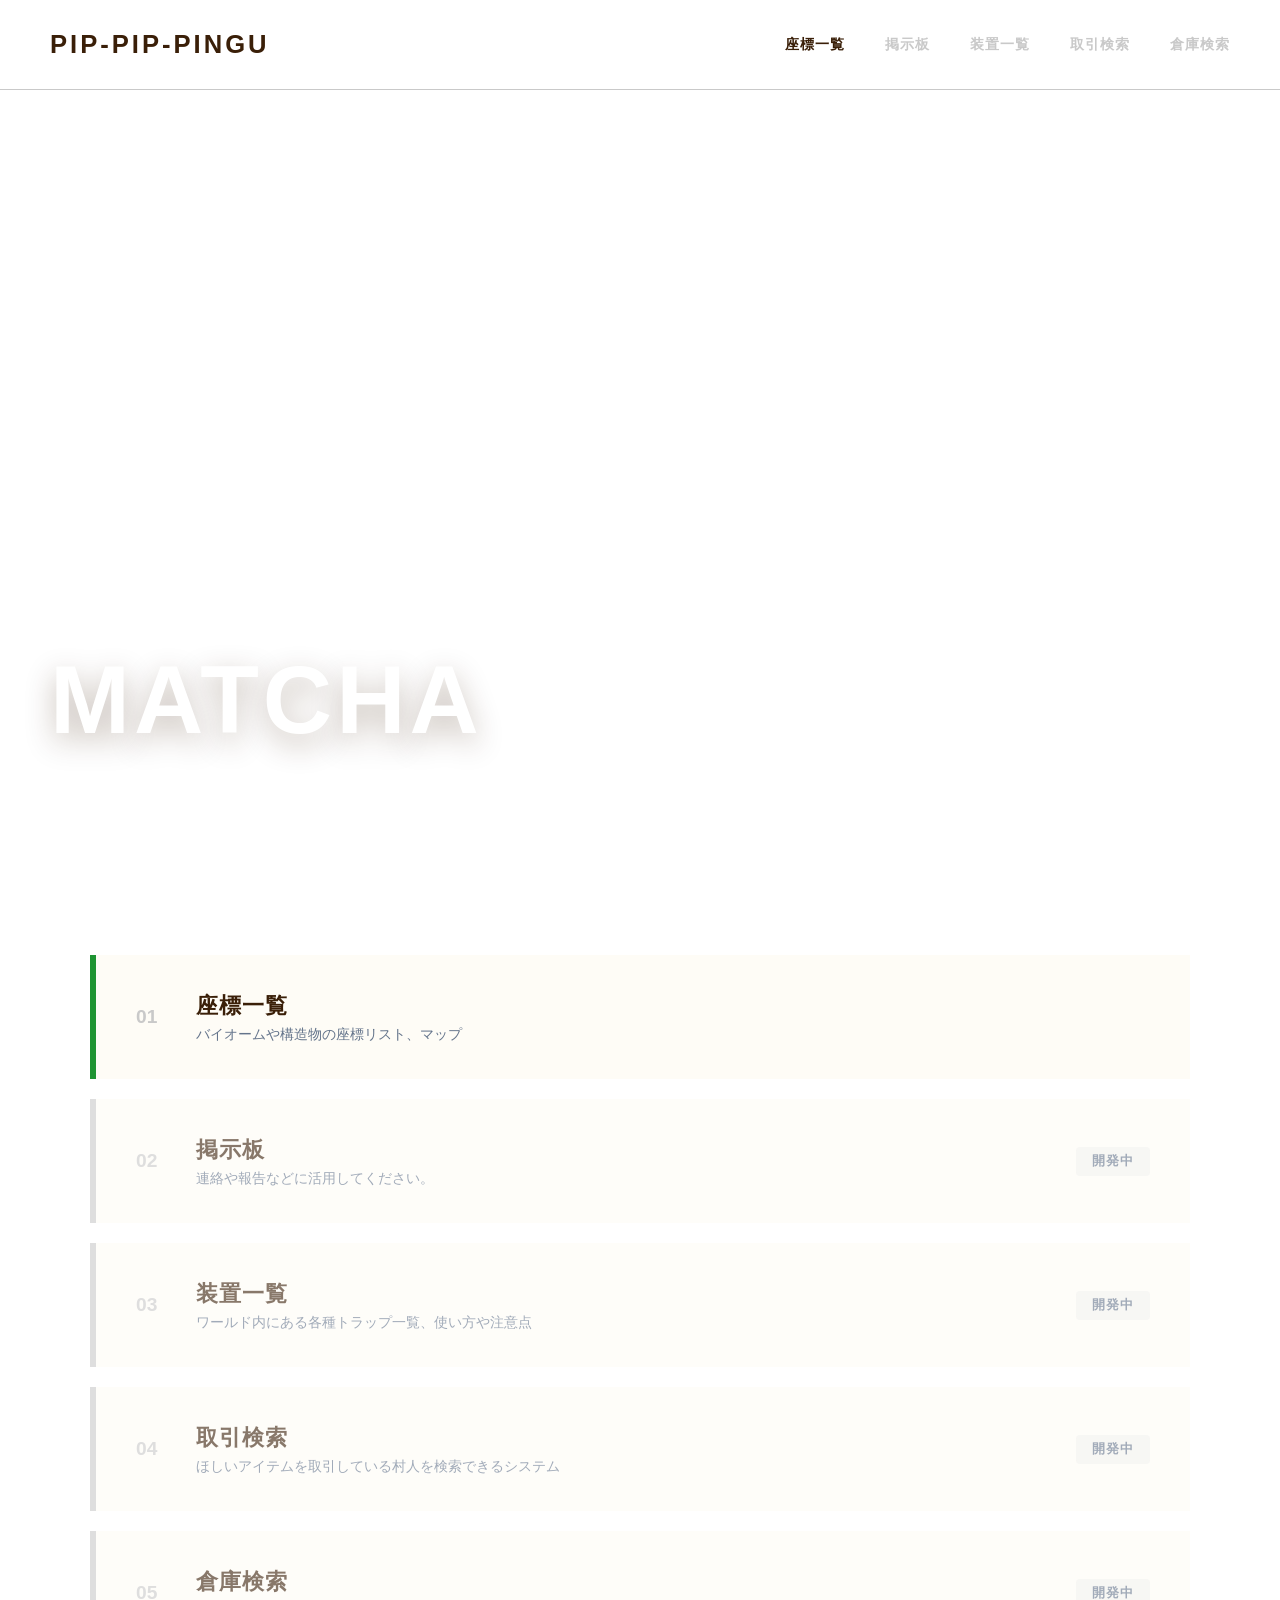
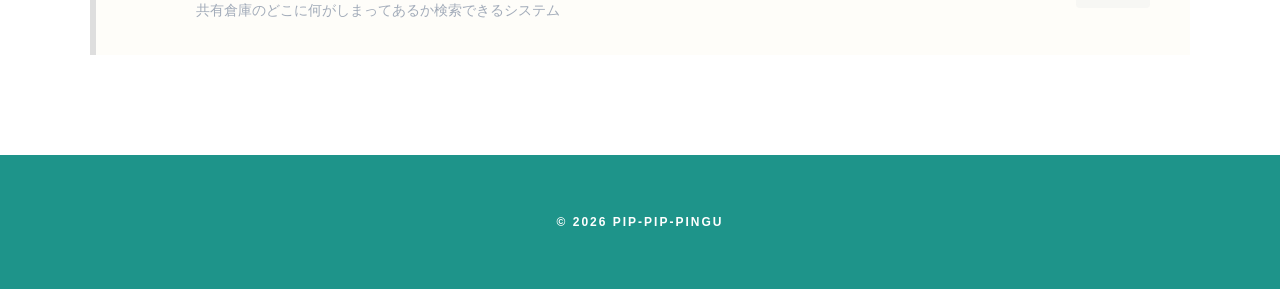
==== index.html @ af901474 "first commit" ====
<!DOCTYPE html>
<html lang="ja">
<head>
    <meta charset="UTF-8">
    <meta name="viewport" content="width=device-width, initial-scale=1.0">
    <title>PIP-PIP-PINGU</title>
    <link rel="stylesheet" href="style.css">
</head>
<body>
    <nav>
        <div class="logo"><a href="index.html">PIP-PIP-PINGU</a></div>
        <ul>
            <li><a href="/map/">座標一覧</a></li>
            <li><a href="/bbs/" class="nav-disabled">掲示板</a></li>
            <li><a href="/farm/" class="nav-disabled">装置一覧</a></li>
            <li><a href="/trade/" class="nav-disabled">取引検索</a></li>
            <li><a href="/storage/" class="nav-disabled">倉庫検索</a></li>
        </ul>
    </nav>
    <div class="hero-section">
        <div class="slider-wrap">
            <div class="slide-img img1"></div>
            <div class="slide-img img2"></div>
            <div class="slide-img img3"></div>
        </div>
        <div class="hero-text">
            <h1>MATCHA</h1>
        </div>
    </div>
    <div class="main-container">
        <a href="/map/" class="link-row">
            <div class="row-num">01</div>
            <div class="row-content">
                <h2>座標一覧</h2>
                <p>バイオームや構造物の座標リスト、マップ</p>
            </div>
        </a>
        <div class="link-row dev-row">
            <div class="row-num">02</div>
            <div class="row-content">
                <h2>掲示板</h2>
                <p>連絡や報告などに活用してください。</p>
            </div>
            <div class="row-status status-dev">開発中</div>
        </div>
        <div class="link-row dev-row">
            <div class="row-num">03</div>
            <div class="row-content">
                <h2>装置一覧</h2>
                <p>ワールド内にある各種トラップ一覧、使い方や注意点</p>
            </div>
            <div class="row-status status-dev">開発中</div>
        </div>
        <div class="link-row dev-row">
            <div class="row-num">04</div>
            <div class="row-content">
                <h2>取引検索</h2>
                <p>ほしいアイテムを取引している村人を検索できるシステム</p>
            </div>
            <div class="row-status status-dev">開発中</div>
        </div>
        <div class="link-row dev-row">
            <div class="row-num">05</div>
            <div class="row-content">
                <h2>倉庫検索</h2>
                <p>共有倉庫のどこに何がしまってあるか検索できるシステム</p>
            </div>
            <div class="row-status status-dev">開発中</div>
        </div>
    </div>
    <footer>
        <div class="footer-content">
            <p>&copy; 2026 PIP-PIP-PINGU</p>
        </div>
    </footer>
    <script src="script.js"></script>
</body>
</html>
---- style.css ----
:root { --bg-main: #FFFFFF; --bg-card-section: #FEFCF6; --text-main: #3A1F08; --text-muted: #64748b; --sub-title: #1E9432; --bg-footer: #1E948A; --border-nav: #C9C9C9; --accent: #F07714; }
* { margin: 0; padding: 0; box-sizing: border-box; font-family: 'Helvetica Neue', Arial, 'Hiragino Kaku Gothic ProN', sans-serif; }
body { background-color: var(--bg-main); color: var(--text-main); -webkit-font-smoothing: antialiased; }
nav { background: #FFFFFF; padding: 30px 50px; display: flex; justify-content: space-between; align-items: center; position: absolute; width: 100%; top: 0; left: 0; z-index: 100; border-bottom: 1px solid var(--border-nav); }
nav .logo { font-size: 1.6rem; font-weight: 900; color: var(--text-main); letter-spacing: 3px; }
nav .logo a { color: inherit; text-decoration: none; display: inline-block; }
nav ul { display: flex; list-style: none; gap: 40px; }
nav ul a { color: var(--text-main); text-decoration: none; font-size: 0.9rem; font-weight: bold; letter-spacing: 1px; transition: color 0.3s; }
nav ul a:hover { color: var(--accent); }
nav ul a.nav-disabled { color: var(--border-nav); pointer-events: none; }
.hero-section { position: relative; height: 95vh; overflow: hidden; display: flex; align-items: flex-end; padding: 0 50px 100px 50px; }
.slider-wrap { position: absolute; top: 0; left: 0; width: 100%; height: 100%; z-index: 1; }
.hero-text { position: relative; z-index: 2; }
.hero-text h1 { font-size: 6rem; font-weight: 900; color: #ffffff; text-shadow: 0 10px 30px rgba(58,31,8,0.3); letter-spacing: 4px; }
.slide-img { position: absolute; width: 100%; height: 100%; background-size: cover; background-position: center; background-repeat: no-repeat; opacity: 0; animation: sliderAnime 12s infinite; }
.img1 { background-image: linear-gradient(to bottom, rgba(255,255,255,0) 60%, var(--bg-main) 100%), url('images/pingu-base1.jpg'); animation-delay: 0s; }
.img2 { background-image: linear-gradient(to bottom, rgba(255,255,255,0) 60%, var(--bg-main) 100%), url('images/pingu-base2.jpg'); animation-delay: 4s; }
.img3 { background-image: linear-gradient(to bottom, rgba(255,255,255,0) 60%, var(--bg-main) 100%), url('images/pingu-base3.jpg'); animation-delay: 8s; }
@keyframes sliderAnime { 0% { opacity: 0; } 8% { opacity: 1; } 33% { opacity: 1; } 41% { opacity: 0; } 100% { opacity: 0; } }
.main-container { max-width: 1200px; margin: 0 auto; padding: 100px 50px; display: flex; flex-direction: column; gap: 20px; }
.link-row { display: flex; align-items: center; padding: 35px 40px; background-color: var(--bg-card-section); border-left: 6px solid var(--sub-title); text-decoration: none; color: var(--text-main); }
.link-row:hover { border-left-color: var(--accent); }
.dev-row { border-left-color: var(--border-nav); opacity: 0.6; cursor: not-allowed; }
.dev-row:hover { border-left-color: var(--border-nav); }
.row-num { font-size: 1.2rem; font-weight: 900; width: 60px; color: var(--border-nav); }
.row-content { flex: 1; }
.row-content h2 { font-size: 1.4rem; font-weight: 800; letter-spacing: 1px; margin-bottom: 5px; }
.row-content p { font-size: 0.85rem; color: var(--text-muted); }
.row-status { font-size: 0.8rem; font-weight: 900; letter-spacing: 1px; padding: 6px 16px; border-radius: 4px; }
.status-dev { background-color: rgba(201,201,201,0.2); color: var(--text-muted); }
footer { text-align: center; padding: 60px; background: var(--bg-footer); }
.footer-content p { font-size: 0.75rem; color: #ffffff; font-weight: bold; letter-spacing: 2px; }
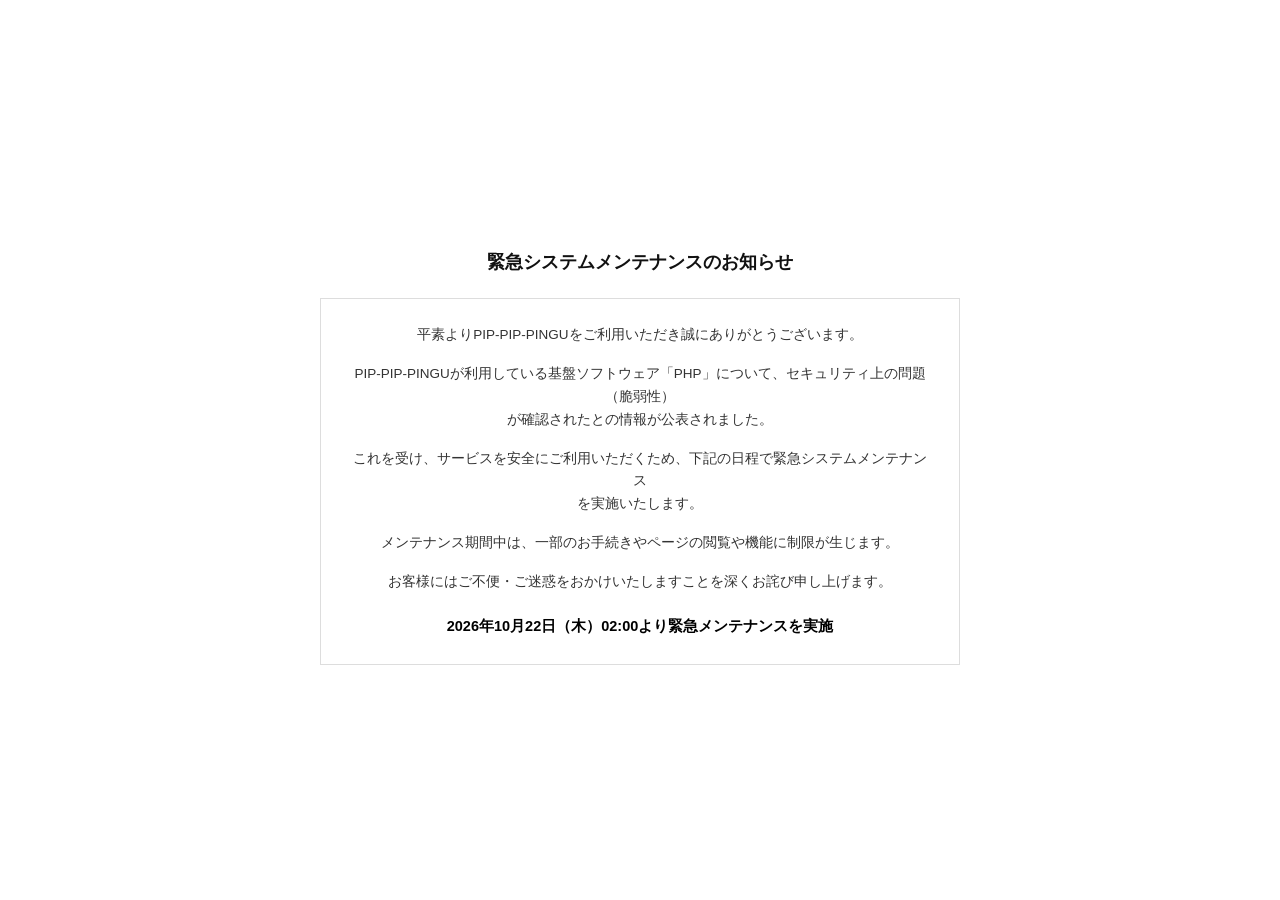
==== commit ce4ca74a: "Create index.html" ====
--- a/index.html
+++ b/index.html
@@ -3,76 +3,91 @@
 <head>
     <meta charset="UTF-8">
     <meta name="viewport" content="width=device-width, initial-scale=1.0">
-    <title>PIP-PIP-PINGU</title>
-    <link rel="stylesheet" href="style.css">
+    <title>緊急システムメンテナンスのお知らせ | PIP-PIP-PINGU</title>
+    <style>
+        html, body {
+            height: 100%; /* 画面全体の高さを100%にする */
+            margin: 0;
+            padding: 0;
+            background-color: #ffffff;
+        }
+
+        body {
+            font-family: "Helvetica Neue", Arial, "Hiragino Kaku Gothic ProN", "Hiragino Sans", Meiryo, sans-serif;
+            color: #333333;
+            line-height: 1.7;
+            
+            /* 画面の上下左右の真ん中に要素を配置する設定 */
+            display: flex;
+            justify-content: center; /* 左右の中央揃え */
+            align-items: center;     /* 上下の中央揃え */
+        }
+
+        .container {
+            max-width: 680px;
+            width: 100%;
+            padding: 20px; /* スマホなどの画面端の余白 */
+            box-sizing: border-box;
+        }
+
+        h1 {
+            font-size: 18px;
+            font-weight: bold;
+            text-align: center;
+            margin-bottom: 20px;
+            color: #111111;
+        }
+
+        .notice-box {
+            border: 1px solid #dddddd;
+            padding: 25px 30px;
+            background-color: #ffffff;
+            text-align: center;
+        }
+
+        p {
+            margin: 0 0 16px 0;
+            font-size: 13.5px;
+            word-wrap: break-word;
+            text-align: center;
+        }
+
+        p:last-child {
+            margin-bottom: 0;
+        }
+
+        .highlight-text {
+            font-weight: bold;
+            font-size: 14.5px;
+            margin-top: 20px;
+            color: #000000;
+        }
+    </style>
 </head>
 <body>
-    <nav>
-        <div class="logo"><a href="index.html">PIP-PIP-PINGU</a></div>
-        <ul>
-            <li><a href="/map/">座標一覧</a></li>
-            <li><a href="/bbs/" class="nav-disabled">掲示板</a></li>
-            <li><a href="/farm/" class="nav-disabled">装置一覧</a></li>
-            <li><a href="/trade/" class="nav-disabled">取引検索</a></li>
-            <li><a href="/storage/" class="nav-disabled">倉庫検索</a></li>
-        </ul>
-    </nav>
-    <div class="hero-section">
-        <div class="slider-wrap">
-            <div class="slide-img img1"></div>
-            <div class="slide-img img2"></div>
-            <div class="slide-img img3"></div>
-        </div>
-        <div class="hero-text">
-            <h1>MATCHA</h1>
+
+    <div class="container">
+        <!-- タイトル -->
+        <h1>緊急システムメンテナンスのお知らせ</h1>
+
+        <!-- 案内枠 -->
+        <div class="notice-box">
+            <p>平素よりPIP-PIP-PINGUをご利用いただき誠にありがとうございます。</p>
+            
+            <p>PIP-PIP-PINGUが利用している基盤ソフトウェア「PHP」について、セキュリティ上の問題（脆弱性）<br>
+            が確認されたとの情報が公表されました。</p>
+            
+            <p>これを受け、サービスを安全にご利用いただくため、下記の日程で緊急システムメンテナンス<br>
+            を実施いたします。</p>
+            
+            <p>メンテナンス期間中は、一部のお手続きやページの閲覧や機能に制限が生じます。</p>
+            
+            <p>お客様にはご不便・ご迷惑をおかけいたしますことを深くお詫び申し上げます。</p>
+            
+            <!-- 日時強調部分 -->
+            <p class="highlight-text">2026年10月22日（木）02:00より緊急メンテナンスを実施</p>
         </div>
     </div>
-    <div class="main-container">
-        <a href="/map/" class="link-row">
-            <div class="row-num">01</div>
-            <div class="row-content">
-                <h2>座標一覧</h2>
-                <p>バイオームや構造物の座標リスト、マップ</p>
-            </div>
-        </a>
-        <div class="link-row dev-row">
-            <div class="row-num">02</div>
-            <div class="row-content">
-                <h2>掲示板</h2>
-                <p>連絡や報告などに活用してください。</p>
-            </div>
-            <div class="row-status status-dev">開発中</div>
-        </div>
-        <div class="link-row dev-row">
-            <div class="row-num">03</div>
-            <div class="row-content">
-                <h2>装置一覧</h2>
-                <p>ワールド内にある各種トラップ一覧、使い方や注意点</p>
-            </div>
-            <div class="row-status status-dev">開発中</div>
-        </div>
-        <div class="link-row dev-row">
-            <div class="row-num">04</div>
-            <div class="row-content">
-                <h2>取引検索</h2>
-                <p>ほしいアイテムを取引している村人を検索できるシステム</p>
-            </div>
-            <div class="row-status status-dev">開発中</div>
-        </div>
-        <div class="link-row dev-row">
-            <div class="row-num">05</div>
-            <div class="row-content">
-                <h2>倉庫検索</h2>
-                <p>共有倉庫のどこに何がしまってあるか検索できるシステム</p>
-            </div>
-            <div class="row-status status-dev">開発中</div>
-        </div>
-    </div>
-    <footer>
-        <div class="footer-content">
-            <p>&copy; 2026 PIP-PIP-PINGU</p>
-        </div>
-    </footer>
-    <script src="script.js"></script>
+
 </body>
-</html>+</html>
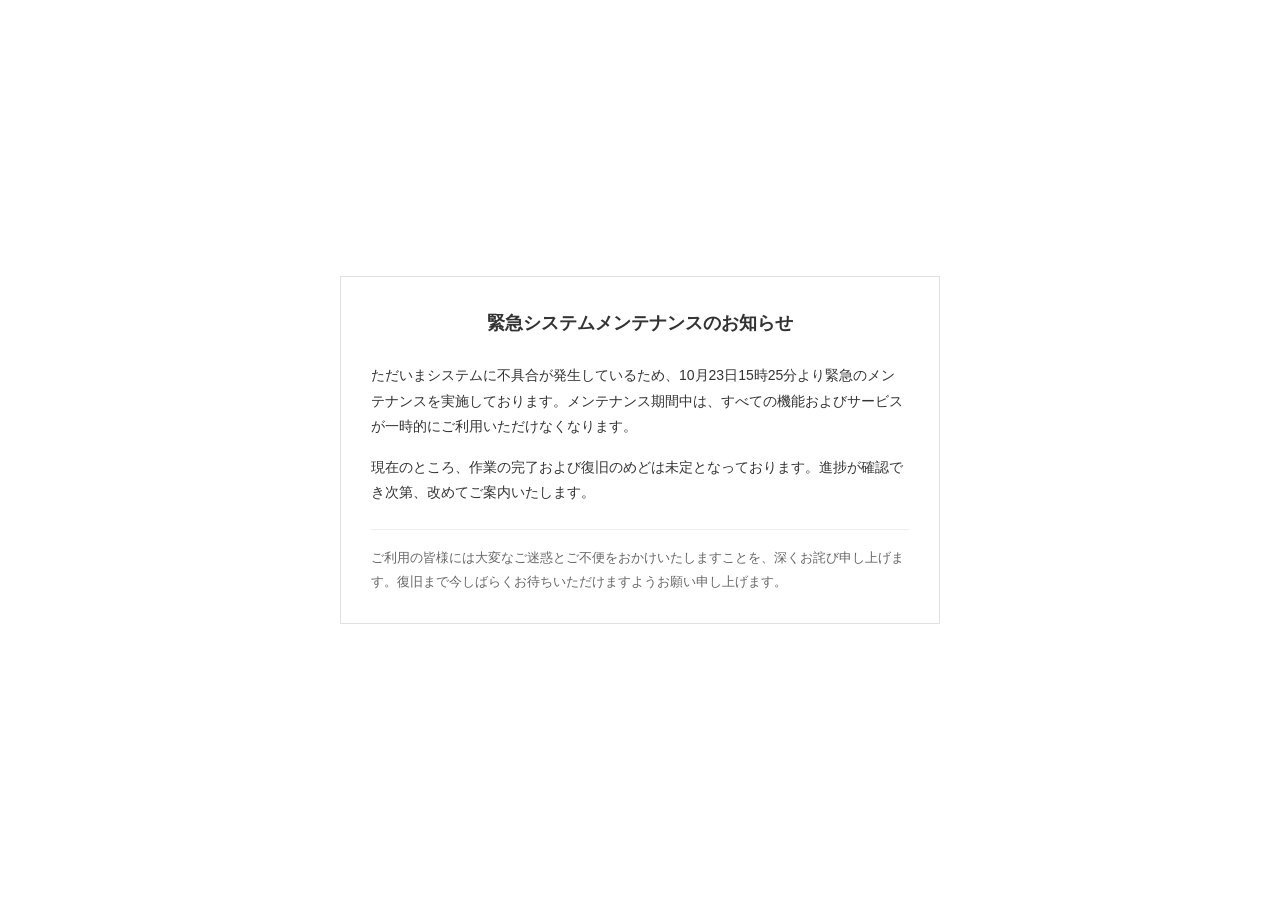
==== commit 19f0add9: "Update index.html" ====
--- a/index.html
+++ b/index.html
@@ -4,89 +4,18 @@
     <meta charset="UTF-8">
     <meta name="viewport" content="width=device-width, initial-scale=1.0">
     <title>緊急システムメンテナンスのお知らせ | PIP-PIP-PINGU</title>
-    <style>
-        html, body {
-            height: 100%; /* 画面全体の高さを100%にする */
-            margin: 0;
-            padding: 0;
-            background-color: #ffffff;
-        }
-
-        body {
-            font-family: "Helvetica Neue", Arial, "Hiragino Kaku Gothic ProN", "Hiragino Sans", Meiryo, sans-serif;
-            color: #333333;
-            line-height: 1.7;
-            
-            /* 画面の上下左右の真ん中に要素を配置する設定 */
-            display: flex;
-            justify-content: center; /* 左右の中央揃え */
-            align-items: center;     /* 上下の中央揃え */
-        }
-
-        .container {
-            max-width: 680px;
-            width: 100%;
-            padding: 20px; /* スマホなどの画面端の余白 */
-            box-sizing: border-box;
-        }
-
-        h1 {
-            font-size: 18px;
-            font-weight: bold;
-            text-align: center;
-            margin-bottom: 20px;
-            color: #111111;
-        }
-
-        .notice-box {
-            border: 1px solid #dddddd;
-            padding: 25px 30px;
-            background-color: #ffffff;
-            text-align: center;
-        }
-
-        p {
-            margin: 0 0 16px 0;
-            font-size: 13.5px;
-            word-wrap: break-word;
-            text-align: center;
-        }
-
-        p:last-child {
-            margin-bottom: 0;
-        }
-
-        .highlight-text {
-            font-weight: bold;
-            font-size: 14.5px;
-            margin-top: 20px;
-            color: #000000;
-        }
-    </style>
+    <link rel="stylesheet" href="style.css">
 </head>
 <body>
 
-    <div class="container">
-        <!-- タイトル -->
+    <div class="maintenance-box">
         <h1>緊急システムメンテナンスのお知らせ</h1>
+        
+        <p>ただいまシステムに不具合が発生しているため、10月23日15時25分より緊急のメンテナンスを実施しております。メンテナンス期間中は、すべての機能およびサービスが一時的にご利用いただけなくなります。</p>
+        
+        <p>現在のところ、作業の完了および復旧のめどは未定となっております。進捗が確認でき次第、改めてご案内いたします。</p>
 
-        <!-- 案内枠 -->
-        <div class="notice-box">
-            <p>平素よりPIP-PIP-PINGUをご利用いただき誠にありがとうございます。</p>
-            
-            <p>PIP-PIP-PINGUが利用している基盤ソフトウェア「PHP」について、セキュリティ上の問題（脆弱性）<br>
-            が確認されたとの情報が公表されました。</p>
-            
-            <p>これを受け、サービスを安全にご利用いただくため、下記の日程で緊急システムメンテナンス<br>
-            を実施いたします。</p>
-            
-            <p>メンテナンス期間中は、一部のお手続きやページの閲覧や機能に制限が生じます。</p>
-            
-            <p>お客様にはご不便・ご迷惑をおかけいたしますことを深くお詫び申し上げます。</p>
-            
-            <!-- 日時強調部分 -->
-            <p class="highlight-text">2026年10月22日（木）02:00より緊急メンテナンスを実施</p>
-        </div>
+        <p class="footer-msg">ご利用の皆様には大変なご迷惑とご不便をおかけいたしますことを、深くお詫び申し上げます。復旧まで今しばらくお待ちいただけますようお願い申し上げます。</p>
     </div>
 
 </body>
--- a/style.css
+++ b/style.css
@@ -0,0 +1,6 @@
+* { box-sizing: border-box; margin: 0; padding: 0; }
+body { font-family: sans-serif; background-color: #ffffff; color: #333333; display: flex; justify-content: center; align-items: center; height: 100vh; padding: 20px; line-height: 1.8; }
+.maintenance-box { border: 1px solid #e0e0e0; padding: 30px; max-width: 600px; width: 100%; }
+h1 { font-size: 18px; margin-bottom: 24px; text-align: center; }
+p { font-size: 14px; margin-bottom: 16px; }
+.footer-msg { font-size: 13px; color: #666666; margin-bottom: 0; border-top: 1px solid #eeeeee; padding-top: 16px; margin-top: 24px; }
